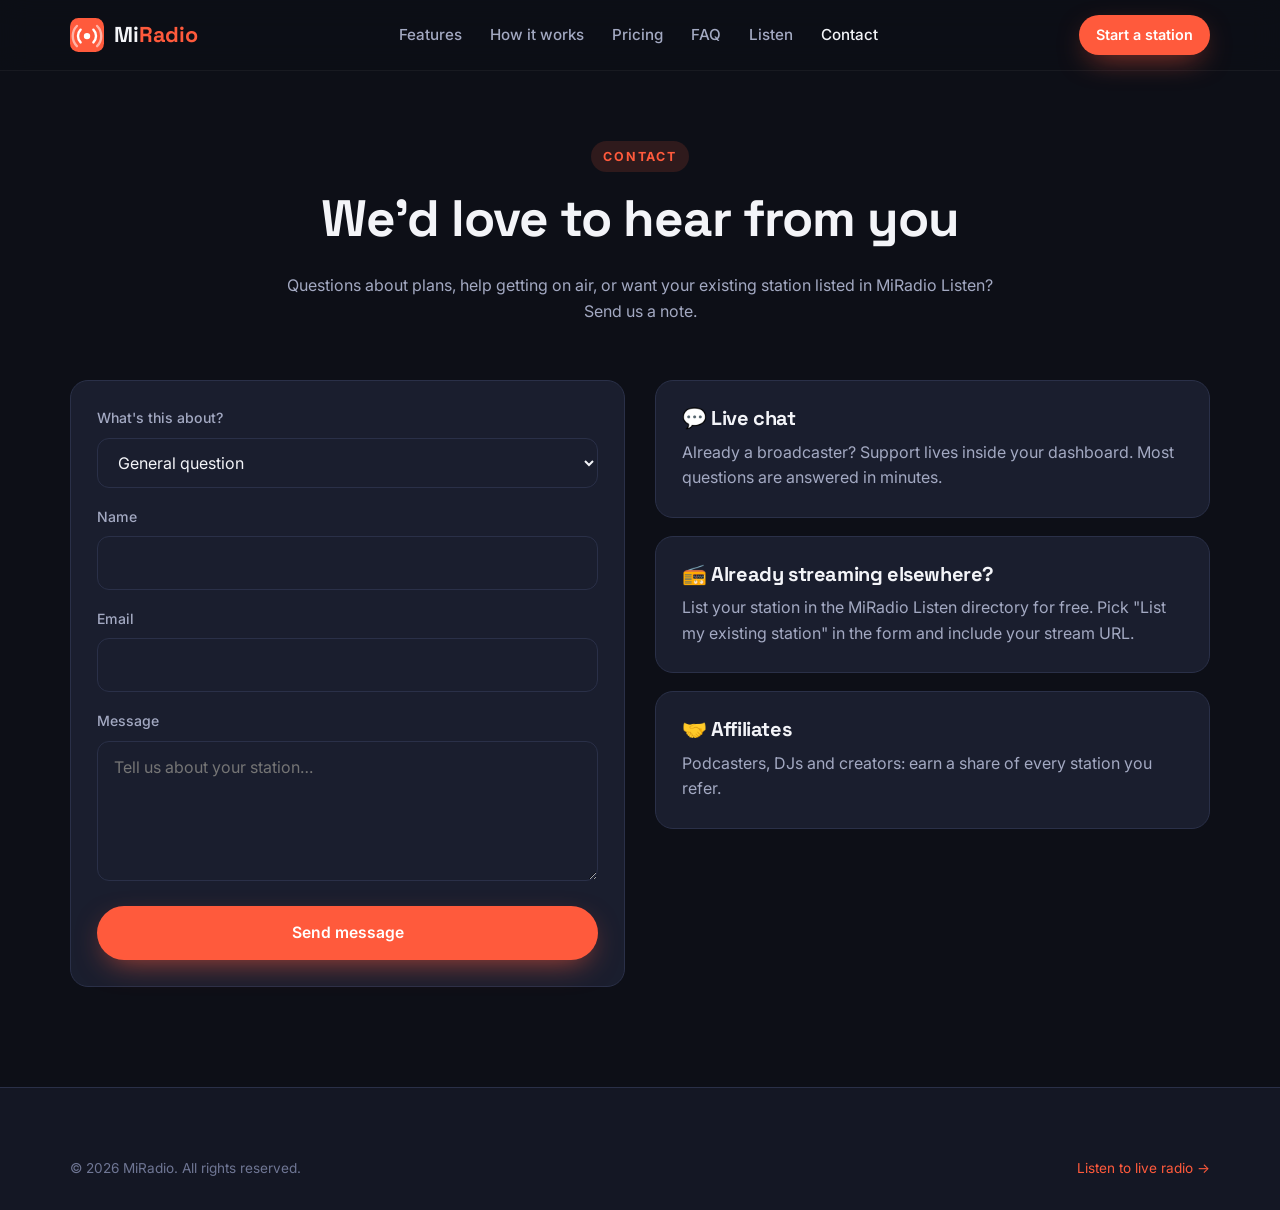
==== contact.html @ b514ee6f "Build MiRadio website: landing page, live radio directory, contact page Co-Authored-By: Claude Opus " ====
<!DOCTYPE html>
<html lang="en">
<head>
  <meta charset="UTF-8" />
  <meta name="viewport" content="width=device-width, initial-scale=1" />
  <title>Contact MiRadio</title>
  <meta name="description" content="Get in touch with the MiRadio team, or list your existing station in the MiRadio Listen directory." />
  <link rel="icon" href="assets/logo.svg" type="image/svg+xml" />
  <link rel="preconnect" href="https://fonts.googleapis.com" />
  <link rel="preconnect" href="https://fonts.gstatic.com" crossorigin />
  <link href="https://fonts.googleapis.com/css2?family=Inter:wght@400;500;600;700&family=Space+Grotesk:wght@500;700&display=swap" rel="stylesheet" />
  <link rel="stylesheet" href="css/style.css" />
</head>
<body>

<header class="site-header">
  <nav class="container nav" aria-label="Main">
    <a href="index.html" class="brand"><img src="assets/logo.svg" alt="" /><span>Mi<b>Radio</b></span></a>
    <ul class="nav-links">
      <li><a href="index.html#features">Features</a></li>
      <li><a href="index.html#how">How it works</a></li>
      <li><a href="index.html#pricing">Pricing</a></li>
      <li><a href="index.html#faq">FAQ</a></li>
      <li><a href="listen.html">Listen</a></li>
      <li><a href="contact.html" class="active">Contact</a></li>
    </ul>
    <div class="nav-cta">
      <a href="index.html" class="btn btn-primary btn-sm">Start a station</a>
      <button class="menu-toggle" aria-label="Open menu" aria-expanded="false">
        <svg viewBox="0 0 24 24" fill="none" stroke="currentColor" stroke-width="2" stroke-linecap="round"><path d="M4 7h16M4 12h16M4 17h16"/></svg>
      </button>
    </div>
  </nav>
</header>

<main class="page">
  <div class="container">
    <div class="section-head">
      <span class="eyebrow">Contact</span>
      <h1 style="font-size:clamp(2rem,5vw,3.2rem)">We'd love to hear from you</h1>
      <p class="muted">Questions about plans, help getting on air, or want your existing station listed in MiRadio Listen? Send us a note.</p>
    </div>

    <div class="contact-grid">
      <form class="contact-card" id="contact-form" novalidate>
        <div class="field">
          <label for="c-topic">What's this about?</label>
          <select id="c-topic">
            <option>General question</option>
            <option>Help setting up my station</option>
            <option>List my existing station for free</option>
            <option>Billing</option>
            <option>Partnerships & affiliates</option>
          </select>
        </div>
        <div class="field">
          <label for="c-name">Name</label>
          <input id="c-name" type="text" autocomplete="name" required />
        </div>
        <div class="field">
          <label for="c-email">Email</label>
          <input id="c-email" type="email" autocomplete="email" required />
          <div class="error-text" id="c-err">Please enter your name, a valid email and a message.</div>
        </div>
        <div class="field">
          <label for="c-msg">Message</label>
          <textarea id="c-msg" required placeholder="Tell us about your station…"></textarea>
        </div>
        <button class="btn btn-primary" type="submit" style="width:100%">Send message</button>
      </form>

      <div style="display:grid;gap:18px;align-content:start">
        <div class="contact-card">
          <h3>💬 Live chat</h3>
          <p class="muted" style="margin:0">Already a broadcaster? Support lives inside your dashboard. Most questions are answered in minutes.</p>
        </div>
        <div class="contact-card">
          <h3>📻 Already streaming elsewhere?</h3>
          <p class="muted" style="margin:0">List your station in the MiRadio Listen directory for free. Pick "List my existing station" in the form and include your stream URL.</p>
        </div>
        <div class="contact-card">
          <h3>🤝 Affiliates</h3>
          <p class="muted" style="margin:0">Podcasters, DJs and creators: earn a share of every station you refer.</p>
        </div>
      </div>
    </div>
  </div>
</main>

<footer class="site-footer">
  <div class="container">
    <div class="footer-bottom" style="margin-top:0;border:0;padding-top:0">
      <span>© <span class="year">2026</span> MiRadio. All rights reserved.</span>
      <span><a href="listen.html" class="accent">Listen to live radio →</a></span>
    </div>
  </div>
</footer>

<script src="js/main.js"></script>
<script>
  document.getElementById("contact-form").addEventListener("submit", function (e) {
    e.preventDefault();
    var name = document.getElementById("c-name").value.trim();
    var email = document.getElementById("c-email").value.trim();
    var msg = document.getElementById("c-msg").value.trim();
    var ok = name && /^[^\s@]+@[^\s@]+\.[^\s@]+$/.test(email) && msg;
    document.getElementById("c-err").classList.toggle("show", !ok);
    if (!ok) return;
    this.reset();
    miToast("Thanks " + name + "! We'll reply within one business day.");
  });
</script>
</body>
</html>
---- css/style.css ----
/* ==========================================================
   MiRadio — global styles
   ========================================================== */
:root {
  --bg: #0d0f17;
  --bg-2: #141724;
  --card: #1a1e2e;
  --card-2: #20253a;
  --line: #2a3048;
  --text: #f3f4f8;
  --muted: #a3a9c2;
  --dim: #6f7694;
  --accent: #ff5a3c;
  --accent-2: #ffb547;
  --accent-soft: rgba(255, 90, 60, 0.14);
  --green: #3ddc97;
  --radius: 18px;
  --radius-sm: 12px;
  --shadow: 0 20px 50px -20px rgba(0, 0, 0, 0.6);
  --max: 1180px;
  --font: "Inter", system-ui, -apple-system, "Segoe UI", Roboto, sans-serif;
  --display: "Space Grotesk", var(--font);
}

* { box-sizing: border-box; }
html { scroll-behavior: smooth; }
body {
  margin: 0;
  background: var(--bg);
  color: var(--text);
  font-family: var(--font);
  font-size: 16px;
  line-height: 1.6;
  -webkit-font-smoothing: antialiased;
  overflow-x: hidden;
}
img { max-width: 100%; display: block; }
a { color: inherit; text-decoration: none; }
button { font: inherit; cursor: pointer; }
h1, h2, h3, h4 { font-family: var(--display); line-height: 1.12; margin: 0 0 .5em; letter-spacing: -0.02em; }
h1 { font-size: clamp(2.4rem, 6vw, 4.4rem); }
h2 { font-size: clamp(1.9rem, 4vw, 3rem); }
h3 { font-size: 1.25rem; }
p { margin: 0 0 1em; }
.container { width: 100%; max-width: var(--max); margin: 0 auto; padding: 0 20px; }
.muted { color: var(--muted); }
.accent { color: var(--accent); }
.grad {
  background: linear-gradient(90deg, var(--accent), var(--accent-2));
  -webkit-background-clip: text; background-clip: text; color: transparent;
}
.sr-only { position: absolute; width: 1px; height: 1px; overflow: hidden; clip: rect(0 0 0 0); white-space: nowrap; }

/* ---------- Buttons ---------- */
.btn {
  display: inline-flex; align-items: center; justify-content: center; gap: .5em;
  padding: .85em 1.5em; border-radius: 999px; border: 1px solid transparent;
  font-weight: 600; font-size: .98rem; transition: transform .15s, background .2s, border-color .2s, box-shadow .2s;
  white-space: nowrap;
}
.btn:hover { transform: translateY(-1px); }
.btn-primary { background: var(--accent); color: #fff; box-shadow: 0 10px 30px -10px rgba(255, 90, 60, .7); }
.btn-primary:hover { background: #ff6d52; }
.btn-ghost { border-color: var(--line); color: var(--text); background: transparent; }
.btn-ghost:hover { border-color: var(--muted); }
.btn-sm { padding: .55em 1.1em; font-size: .9rem; }
.btn-lg { padding: 1em 1.9em; font-size: 1.05rem; }

/* ---------- Header ---------- */
.site-header {
  position: sticky; top: 0; z-index: 50;
  background: rgba(13, 15, 23, .78); backdrop-filter: blur(14px);
  border-bottom: 1px solid rgba(255,255,255,.05);
}
.nav { display: flex; align-items: center; justify-content: space-between; height: 70px; gap: 20px; }
.brand { display: flex; align-items: center; gap: 10px; font-family: var(--display); font-weight: 700; font-size: 1.35rem; }
.brand img { width: 34px; height: 34px; }
.brand span b { color: var(--accent); font-weight: 700; }
.nav-links { display: flex; gap: 28px; list-style: none; margin: 0; padding: 0; }
.nav-links a { color: var(--muted); font-weight: 500; font-size: .95rem; transition: color .2s; }
.nav-links a:hover, .nav-links a.active { color: var(--text); }
.nav-cta { display: flex; gap: 10px; align-items: center; }
.menu-toggle { display: none; background: none; border: 0; color: var(--text); padding: 8px; }
.menu-toggle svg { width: 26px; height: 26px; }

@media (max-width: 920px) {
  .nav-links {
    position: fixed; inset: 70px 0 auto 0; flex-direction: column; gap: 0;
    background: var(--bg-2); border-bottom: 1px solid var(--line);
    transform: translateY(-120%); transition: transform .3s; padding: 8px 20px 20px;
  }
  .nav-links.open { transform: translateY(0); }
  .nav-links a { display: block; padding: 14px 0; border-bottom: 1px solid var(--line); }
  .menu-toggle { display: block; }
  .nav-cta .btn-ghost { display: none; }
}

/* ---------- Sections ---------- */
section { padding: 100px 0; position: relative; }
.section-head { text-align: center; max-width: 720px; margin: 0 auto 56px; }
.eyebrow {
  display: inline-block; font-size: .78rem; font-weight: 700; letter-spacing: .14em; text-transform: uppercase;
  color: var(--accent); background: var(--accent-soft); padding: .45em 1em; border-radius: 999px; margin-bottom: 18px;
}

/* ---------- Hero ---------- */
.hero { padding: 80px 0 90px; overflow: hidden; }
.hero::before {
  content: ""; position: absolute; width: 800px; height: 800px; right: -250px; top: -300px;
  background: radial-gradient(circle, rgba(255, 90, 60, .22), transparent 60%); pointer-events: none;
}
.hero::after {
  content: ""; position: absolute; width: 600px; height: 600px; left: -250px; bottom: -300px;
  background: radial-gradient(circle, rgba(255, 181, 71, .12), transparent 60%); pointer-events: none;
}
.hero-grid { display: grid; grid-template-columns: 1.1fr .9fr; gap: 60px; align-items: center; position: relative; z-index: 1; }
.trust { display: inline-flex; align-items: center; gap: 10px; color: var(--muted); font-size: .9rem; margin-bottom: 22px; }
.trust .dots { display: flex; }
.trust .dots span {
  width: 26px; height: 26px; border-radius: 50%; border: 2px solid var(--bg); margin-left: -8px;
  display: grid; place-items: center; font-size: .7rem; font-weight: 700; color: #fff;
}
.trust .dots span:first-child { margin-left: 0; }
.hero p.lead { font-size: 1.18rem; color: var(--muted); max-width: 560px; margin-bottom: 30px; }
.start-form {
  display: flex; gap: 8px; background: var(--card); border: 1px solid var(--line);
  padding: 8px; border-radius: 999px; max-width: 520px;
}
.start-form input {
  flex: 1; min-width: 0; background: transparent; border: 0; color: var(--text); font: inherit;
  padding: 0 18px; outline: none;
}
.start-form input::placeholder { color: var(--dim); }
.hero-notes { display: flex; flex-wrap: wrap; gap: 8px 22px; margin-top: 18px; color: var(--dim); font-size: .88rem; }
.hero-notes span::before { content: "✓ "; color: var(--green); font-weight: 700; }

/* Phone mock */
.phone {
  width: 300px; margin: 0 auto; aspect-ratio: 9 / 18.5; border-radius: 44px; padding: 14px;
  background: linear-gradient(160deg, #2b3148, #12141e); box-shadow: var(--shadow), inset 0 0 0 2px #39405c;
  position: relative;
}
.phone-screen {
  height: 100%; border-radius: 32px; overflow: hidden; position: relative;
  background: radial-gradient(120% 70% at 50% 0%, #3a1c22 0%, #141724 60%);
  display: flex; flex-direction: column; align-items: center; padding: 46px 22px 26px; text-align: center;
}
.phone-notch { position: absolute; top: 12px; left: 50%; transform: translateX(-50%); width: 90px; height: 24px; background: #000; border-radius: 20px; }
.onair {
  display: inline-flex; align-items: center; gap: 8px; font-weight: 800; letter-spacing: .14em; font-size: .75rem;
  background: var(--accent); color: #fff; padding: .45em 1em; border-radius: 999px;
}
.onair::before { content: ""; width: 8px; height: 8px; border-radius: 50%; background: #fff; animation: blink 1.2s infinite; }
@keyframes blink { 50% { opacity: .2; } }
.phone .art {
  width: 170px; height: 170px; border-radius: 26px; margin: 26px 0 18px; overflow: hidden;
  background: linear-gradient(135deg, var(--accent), var(--accent-2)); display: grid; place-items: center;
  box-shadow: 0 20px 40px -10px rgba(255, 90, 60, .5);
}
.phone .art img { width: 100%; height: 100%; object-fit: cover; background: #fff; }
.phone .art svg { width: 70px; height: 70px; color: #fff; }
.phone .st-name { font-family: var(--display); font-weight: 700; font-size: 1.2rem; margin-bottom: 2px; max-width: 100%; overflow: hidden; text-overflow: ellipsis; white-space: nowrap; }
.phone .st-meta { color: var(--muted); font-size: .85rem; margin-bottom: 18px; max-width: 100%; overflow: hidden; text-overflow: ellipsis; white-space: nowrap; }
.eq { display: flex; gap: 4px; height: 36px; align-items: flex-end; margin-bottom: 22px; }
.eq i { width: 5px; background: var(--accent-2); border-radius: 3px; height: 20%; transition: height .2s; }
.playing .eq i { animation: eq 0.9s ease-in-out infinite; }
.eq i:nth-child(2n) { animation-delay: -.3s !important; }
.eq i:nth-child(3n) { animation-delay: -.6s !important; animation-duration: 1.1s !important; }
@keyframes eq { 0%,100% { height: 15%; } 50% { height: 100%; } }
.big-play {
  width: 72px; height: 72px; border-radius: 50%; background: #fff; color: var(--bg); border: 0;
  display: grid; place-items: center; box-shadow: 0 10px 30px -5px rgba(255,255,255,.3); transition: transform .15s;
}
.big-play:hover { transform: scale(1.06); }
.big-play svg { width: 30px; height: 30px; }
.phone .hint { margin-top: 14px; font-size: .8rem; color: var(--dim); }
.listener-pop {
  position: absolute; right: -30px; top: 110px; background: var(--card); border: 1px solid var(--line);
  border-radius: 14px; padding: 10px 14px; font-size: .82rem; box-shadow: var(--shadow); display: flex; gap: 10px; align-items: center;
  animation: float 4s ease-in-out infinite;
}
.listener-pop.two { left: -40px; right: auto; top: auto; bottom: 120px; animation-delay: -2s; }
.listener-pop b { display: block; font-size: .9rem; }
.listener-pop .ic { width: 32px; height: 32px; border-radius: 10px; display: grid; place-items: center; background: var(--accent-soft); color: var(--accent); }
@keyframes float { 50% { transform: translateY(-10px); } }

@media (max-width: 920px) {
  .hero-grid { grid-template-columns: 1fr; }
  .listener-pop { right: 0; }
  .listener-pop.two { left: 0; }
}
@media (max-width: 520px) {
  .start-form { flex-direction: column; border-radius: 20px; }
  .start-form input { padding: 12px 14px; }
  .phone { width: 260px; }
}

/* ---------- Logos strip ---------- */
.strip { padding: 34px 0; border-top: 1px solid var(--line); border-bottom: 1px solid var(--line); background: var(--bg-2); }
.strip-inner { display: flex; flex-wrap: wrap; justify-content: space-around; gap: 20px 40px; color: var(--dim); font-family: var(--display); font-weight: 700; font-size: 1.1rem; letter-spacing: .02em; }

/* ---------- Problem / solution ---------- */
.compare { display: grid; gap: 14px; max-width: 900px; margin: 0 auto; }
.compare-row { display: grid; grid-template-columns: 1fr auto 1fr; gap: 16px; align-items: center; }
.compare-row > div { padding: 20px 22px; border-radius: var(--radius-sm); font-weight: 500; }
.old { background: var(--card); color: var(--muted); text-decoration: line-through; text-decoration-color: rgba(255,90,60,.6); }
.new { background: linear-gradient(135deg, rgba(255,90,60,.16), rgba(255,181,71,.08)); border: 1px solid rgba(255,90,60,.35); }
.compare-row .arrow { color: var(--accent); font-size: 1.4rem; }
@media (max-width: 720px) {
  .compare-row { grid-template-columns: 1fr; }
  .compare-row .arrow { transform: rotate(90deg); justify-self: center; }
}

/* ---------- Steps ---------- */
.steps { display: grid; grid-template-columns: repeat(3, 1fr); gap: 22px; }
.step { background: var(--card); border: 1px solid var(--line); border-radius: var(--radius); padding: 32px 28px; position: relative; }
.step .num {
  font-family: var(--display); font-size: 3.4rem; font-weight: 700; line-height: 1;
  background: linear-gradient(180deg, var(--accent), transparent); -webkit-background-clip: text; background-clip: text; color: transparent;
}
.step .time { position: absolute; top: 28px; right: 26px; font-size: .78rem; color: var(--accent-2); background: rgba(255,181,71,.1); padding: .3em .8em; border-radius: 999px; font-weight: 600; }
.step p { color: var(--muted); margin: 0; }
@media (max-width: 860px) { .steps { grid-template-columns: 1fr; } }

/* ---------- Split feature ---------- */
.split { display: grid; grid-template-columns: 1fr 1fr; gap: 60px; align-items: center; }
.split.rev .split-media { order: -1; }
.checklist { list-style: none; padding: 0; margin: 0 0 26px; display: grid; gap: 12px; }
.checklist li { display: flex; gap: 12px; color: var(--muted); }
.checklist li::before {
  content: "✓"; flex: none; width: 24px; height: 24px; border-radius: 50%; display: grid; place-items: center;
  background: rgba(61, 220, 151, .14); color: var(--green); font-weight: 700; font-size: .8rem; margin-top: 2px;
}
.store-btns { display: flex; gap: 12px; flex-wrap: wrap; }
.store {
  display: inline-flex; align-items: center; gap: 10px; background: #000; border: 1px solid #333; border-radius: 12px;
  padding: 8px 16px; line-height: 1.15; font-size: .7rem; color: #ccc;
}
.store b { display: block; font-size: 1.02rem; color: #fff; font-weight: 600; }
.store svg { width: 24px; height: 24px; fill: #fff; }
.panel {
  background: var(--card); border: 1px solid var(--line); border-radius: 24px; padding: 28px; box-shadow: var(--shadow);
}
.notif { display: flex; gap: 14px; align-items: center; padding: 14px; border-radius: 14px; background: var(--card-2); margin-bottom: 12px; }
.notif:last-child { margin-bottom: 0; }
.notif .ic { width: 42px; height: 42px; border-radius: 12px; display: grid; place-items: center; font-size: 1.2rem; flex: none; }
.notif small { color: var(--dim); display: block; }
.gear-tags { display: flex; flex-wrap: wrap; gap: 8px; }
.gear-tags span { background: var(--card-2); border: 1px solid var(--line); padding: .45em 1em; border-radius: 999px; font-size: .88rem; color: var(--muted); }
.console {
  font-family: ui-monospace, "SF Mono", Menlo, monospace; font-size: .86rem; background: #090b11; border-radius: 14px; padding: 18px; color: #c9d1e8; overflow-x: auto;
}
.console .k { color: var(--accent-2); }
.console .c { color: var(--dim); }
@media (max-width: 920px) { .split { grid-template-columns: 1fr; gap: 40px; } .split.rev .split-media { order: 0; } }

/* ---------- Stats ---------- */
.stats { display: grid; grid-template-columns: repeat(3, 1fr); gap: 20px; margin-top: 40px; }
.stat { text-align: center; padding: 26px; background: var(--card); border-radius: var(--radius); border: 1px solid var(--line); }
.stat b { display: block; font-family: var(--display); font-size: 2.4rem; }
.stat span { color: var(--muted); font-size: .92rem; }
@media (max-width: 600px) { .stats { grid-template-columns: 1fr; } }

/* ---------- Directory teaser ---------- */
.search-bar {
  display: flex; gap: 8px; max-width: 640px; margin: 0 auto 26px; background: var(--card); border: 1px solid var(--line); border-radius: 999px; padding: 8px;
}
.search-bar input { flex: 1; min-width: 0; background: transparent; border: 0; color: var(--text); font: inherit; padding: 0 18px; outline: none; }
.chips { display: flex; flex-wrap: wrap; justify-content: center; gap: 10px; }
.chip {
  background: var(--card); border: 1px solid var(--line); color: var(--muted); padding: .5em 1.15em; border-radius: 999px; font-size: .92rem; transition: all .2s;
}
.chip:hover, .chip.active { border-color: var(--accent); color: var(--text); background: var(--accent-soft); }

/* ---------- Pricing ---------- */
.billing-toggle { display: inline-flex; background: var(--card); border: 1px solid var(--line); border-radius: 999px; padding: 5px; margin-top: 10px; }
.billing-toggle button { background: transparent; border: 0; color: var(--muted); padding: .5em 1.2em; border-radius: 999px; font-weight: 600; font-size: .9rem; }
.billing-toggle button.on { background: var(--text); color: var(--bg); }
.billing-toggle small { color: var(--green); }
.plans { display: grid; grid-template-columns: repeat(4, 1fr); gap: 18px; align-items: stretch; }
.plan { background: var(--card); border: 1px solid var(--line); border-radius: var(--radius); padding: 30px 26px; display: flex; flex-direction: column; position: relative; }
.plan.featured { border-color: var(--accent); background: linear-gradient(180deg, rgba(255,90,60,.12), var(--card) 40%); }
.plan .badge { position: absolute; top: -12px; left: 26px; background: var(--accent); color: #fff; font-size: .72rem; font-weight: 700; padding: .35em .9em; border-radius: 999px; letter-spacing: .06em; text-transform: uppercase; }
.plan h3 { margin-bottom: 4px; }
.plan .desc { color: var(--muted); font-size: .9rem; min-height: 44px; }
.price { font-family: var(--display); font-size: 2.8rem; font-weight: 700; margin: 10px 0 2px; }
.price small { font-size: 1rem; color: var(--muted); font-weight: 500; }
.plan .per { color: var(--dim); font-size: .82rem; margin-bottom: 20px; }
.plan ul { list-style: none; padding: 0; margin: 0 0 26px; display: grid; gap: 10px; font-size: .92rem; color: var(--muted); flex: 1; }
.plan ul li::before { content: "✓  "; color: var(--green); font-weight: 700; }
.plan .btn { width: 100%; }
.price-note { text-align: center; color: var(--dim); margin-top: 26px; font-size: .9rem; }
@media (max-width: 1060px) { .plans { grid-template-columns: repeat(2, 1fr); } }
@media (max-width: 600px) { .plans { grid-template-columns: 1fr; } }

/* ---------- Features grid ---------- */
.features { display: grid; grid-template-columns: repeat(3, 1fr); gap: 18px; }
.feature { background: var(--card); border: 1px solid var(--line); border-radius: var(--radius); padding: 26px; transition: transform .2s, border-color .2s; }
.feature:hover { transform: translateY(-3px); border-color: rgba(255,90,60,.5); }
.feature .ic { width: 46px; height: 46px; border-radius: 13px; background: var(--accent-soft); color: var(--accent); display: grid; place-items: center; margin-bottom: 16px; }
.feature .ic svg { width: 22px; height: 22px; }
.feature p { color: var(--muted); font-size: .94rem; margin-bottom: 14px; }
.tier { font-size: .75rem; font-weight: 600; color: var(--accent-2); }
@media (max-width: 900px) { .features { grid-template-columns: repeat(2, 1fr); } }
@media (max-width: 600px) { .features { grid-template-columns: 1fr; } }

/* ---------- FAQ ---------- */
.faq { max-width: 820px; margin: 0 auto; display: grid; gap: 12px; }
.faq details { background: var(--card); border: 1px solid var(--line); border-radius: var(--radius-sm); padding: 0 24px; transition: border-color .2s; }
.faq details[open] { border-color: rgba(255,90,60,.45); }
.faq summary { cursor: pointer; list-style: none; padding: 20px 0; font-weight: 600; display: flex; justify-content: space-between; gap: 20px; }
.faq summary::-webkit-details-marker { display: none; }
.faq summary::after { content: "+"; font-size: 1.4rem; color: var(--accent); line-height: 1; transition: transform .2s; }
.faq details[open] summary::after { transform: rotate(45deg); }
.faq details p { color: var(--muted); padding-bottom: 20px; margin: 0; }

/* ---------- CTA ---------- */
.cta-box {
  border-radius: 28px; padding: 70px 40px; text-align: center; position: relative; overflow: hidden;
  background: linear-gradient(135deg, #ff5a3c 0%, #ff7a3c 45%, #ffb547 100%); color: #fff;
}
.cta-box h2 { color: #fff; }
.cta-box p { color: rgba(255,255,255,.9); max-width: 560px; margin: 0 auto 26px; font-size: 1.1rem; }
.cta-box .btn-primary { background: #fff; color: var(--accent); box-shadow: none; }
.cta-box .btn-primary:hover { background: #fff3ef; }
.cta-list { display: flex; flex-wrap: wrap; justify-content: center; gap: 8px 22px; margin-top: 26px; font-size: .92rem; }
.cta-list span::before { content: "✓ "; font-weight: 700; }

/* ---------- Footer ---------- */
.site-footer { border-top: 1px solid var(--line); padding: 70px 0 30px; background: var(--bg-2); margin-top: 40px; }
.footer-grid { display: grid; grid-template-columns: 1.5fr repeat(4, 1fr); gap: 30px; }
.footer-grid h4 { font-size: .85rem; text-transform: uppercase; letter-spacing: .1em; color: var(--dim); margin-bottom: 16px; font-family: var(--font); }
.footer-grid ul { list-style: none; padding: 0; margin: 0; display: grid; gap: 10px; }
.footer-grid a { color: var(--muted); font-size: .92rem; }
.footer-grid a:hover { color: var(--text); }
.footer-about p { color: var(--muted); font-size: .92rem; max-width: 320px; margin-top: 14px; }
.footer-bottom { display: flex; justify-content: space-between; flex-wrap: wrap; gap: 10px; margin-top: 50px; padding-top: 24px; border-top: 1px solid var(--line); color: var(--dim); font-size: .85rem; }
@media (max-width: 900px) { .footer-grid { grid-template-columns: 1fr 1fr; } .footer-about { grid-column: 1 / -1; } }

/* ---------- Modal (sign-up wizard) ---------- */
.modal { position: fixed; inset: 0; z-index: 100; display: none; align-items: center; justify-content: center; padding: 20px; background: rgba(5, 6, 10, .75); backdrop-filter: blur(6px); }
.modal.open { display: flex; }
.modal-card { width: 100%; max-width: 500px; background: var(--bg-2); border: 1px solid var(--line); border-radius: 24px; padding: 34px; position: relative; max-height: 92vh; overflow-y: auto; animation: pop .25s ease; }
@keyframes pop { from { transform: scale(.96); opacity: 0; } }
.modal-close { position: absolute; top: 16px; right: 16px; background: var(--card); border: 0; color: var(--muted); width: 36px; height: 36px; border-radius: 50%; font-size: 1.2rem; }
.progress { display: flex; gap: 6px; margin-bottom: 26px; }
.progress i { flex: 1; height: 4px; border-radius: 4px; background: var(--line); }
.progress i.on { background: var(--accent); }
.field { margin-bottom: 18px; }
.field label { display: block; font-size: .88rem; color: var(--muted); margin-bottom: 8px; font-weight: 500; }
.field input, .field select {
  width: 100%; background: var(--card); border: 1px solid var(--line); color: var(--text); font: inherit;
  padding: 13px 16px; border-radius: var(--radius-sm); outline: none; transition: border-color .2s;
}
.field input:focus, .field select:focus { border-color: var(--accent); }
.genre-pick { display: grid; grid-template-columns: repeat(3, 1fr); gap: 8px; }
.genre-pick button { background: var(--card); border: 1px solid var(--line); color: var(--muted); padding: 12px 6px; border-radius: 12px; font-size: .88rem; }
.genre-pick button.on { border-color: var(--accent); background: var(--accent-soft); color: var(--text); }
.plan-pick { display: grid; gap: 10px; }
.plan-pick label { display: flex; justify-content: space-between; align-items: center; gap: 10px; background: var(--card); border: 1px solid var(--line); padding: 14px 16px; border-radius: 12px; cursor: pointer; }
.plan-pick input { accent-color: var(--accent); margin-right: 10px; }
.plan-pick label:has(input:checked) { border-color: var(--accent); background: var(--accent-soft); }
.wizard-actions { display: flex; justify-content: space-between; gap: 10px; margin-top: 24px; }
.success { text-align: center; }
.success .big { font-size: 3rem; margin-bottom: 10px; }
.station-preview { background: var(--card); border: 1px solid var(--line); border-radius: 16px; padding: 18px; margin: 20px 0; display: flex; gap: 14px; align-items: center; text-align: left; }
.station-preview .logo { width: 60px; height: 60px; border-radius: 14px; background: linear-gradient(135deg, var(--accent), var(--accent-2)); display: grid; place-items: center; font-family: var(--display); font-weight: 700; font-size: 1.4rem; flex: none; }
.station-preview code { font-size: .8rem; color: var(--accent-2); word-break: break-all; }
.error-text { color: #ff7b7b; font-size: .85rem; margin-top: 6px; display: none; }
.error-text.show { display: block; }

/* ==========================================================
   Listen / directory page
   ========================================================== */
.listen-hero { padding: 60px 0 30px; text-align: center; }
.filters { display: flex; gap: 10px; flex-wrap: wrap; justify-content: center; margin: 20px 0 10px; }
.filters select {
  background: var(--card); border: 1px solid var(--line); color: var(--text); font: inherit; font-size: .92rem;
  padding: .6em 1em; border-radius: 999px; outline: none; max-width: 100%;
}
.tabs { display: flex; gap: 8px; justify-content: center; margin-bottom: 30px; flex-wrap: wrap; }
.dir-section { padding: 20px 0 140px; }
.result-head { display: flex; justify-content: space-between; align-items: baseline; margin-bottom: 18px; gap: 10px; flex-wrap: wrap; }
.result-head h2 { font-size: 1.5rem; margin: 0; }
.station-grid { display: grid; grid-template-columns: repeat(auto-fill, minmax(240px, 1fr)); gap: 16px; }
.station {
  background: var(--card); border: 1px solid var(--line); border-radius: 16px; padding: 16px; display: flex; gap: 14px; align-items: center;
  transition: border-color .2s, transform .2s; position: relative; min-width: 0;
}
.station:hover { border-color: rgba(255,90,60,.5); transform: translateY(-2px); }
.station.current { border-color: var(--accent); background: linear-gradient(135deg, rgba(255,90,60,.12), var(--card)); }
.station .thumb {
  width: 58px; height: 58px; border-radius: 12px; flex: none; overflow: hidden; display: grid; place-items: center;
  font-family: var(--display); font-weight: 700; font-size: 1.3rem; color: #fff; position: relative;
}
.station .thumb img { width: 100%; height: 100%; object-fit: cover; background: #fff; position: absolute; inset: 0; }
.station .info { flex: 1; min-width: 0; }
.station .name { font-weight: 600; white-space: nowrap; overflow: hidden; text-overflow: ellipsis; }
.station .meta { color: var(--dim); font-size: .8rem; white-space: nowrap; overflow: hidden; text-overflow: ellipsis; }
.station .play {
  width: 42px; height: 42px; border-radius: 50%; border: 0; background: var(--accent); color: #fff; flex: none; display: grid; place-items: center;
}
.station .play svg { width: 18px; height: 18px; }
.station .fav { position: absolute; top: 8px; right: 8px; background: none; border: 0; color: var(--dim); font-size: 1rem; padding: 4px; line-height: 1; }
.station .fav.on { color: var(--accent); }
.skeleton { height: 92px; border-radius: 16px; background: linear-gradient(90deg, var(--card) 25%, var(--card-2) 50%, var(--card) 75%); background-size: 200% 100%; animation: shimmer 1.4s infinite; }
@keyframes shimmer { to { background-position: -200% 0; } }
.empty { text-align: center; color: var(--muted); padding: 60px 20px; grid-column: 1 / -1; }
.load-more { display: flex; justify-content: center; margin-top: 30px; }

/* Bottom player */
.player {
  position: fixed; left: 0; right: 0; bottom: 0; z-index: 60; background: rgba(20, 23, 36, .96); backdrop-filter: blur(14px);
  border-top: 1px solid var(--line); transform: translateY(110%); transition: transform .3s;
}
.player.show { transform: translateY(0); }
.player-inner { display: flex; align-items: center; gap: 16px; height: 84px; }
.player .thumb { width: 54px; height: 54px; border-radius: 12px; overflow: hidden; flex: none; display: grid; place-items: center; font-family: var(--display); font-weight: 700; position: relative; }
.player .thumb img { width: 100%; height: 100%; object-fit: cover; background: #fff; position: absolute; inset: 0; }
.player .info { flex: 1; min-width: 0; }
.player .name { font-weight: 600; white-space: nowrap; overflow: hidden; text-overflow: ellipsis; }
.player .status { font-size: .82rem; color: var(--muted); display: flex; align-items: center; gap: 8px; }
.player .status .live { color: var(--accent); font-weight: 700; font-size: .72rem; letter-spacing: .1em; }
.player .ctrl { width: 52px; height: 52px; border-radius: 50%; border: 0; background: #fff; color: var(--bg); display: grid; place-items: center; flex: none; }
.player .ctrl svg { width: 22px; height: 22px; }
.player .vol { display: flex; align-items: center; gap: 8px; color: var(--muted); }
.player .vol input { accent-color: var(--accent); width: 110px; }
.player .eq { margin: 0; height: 26px; }
.spinner { width: 20px; height: 20px; border: 2.5px solid rgba(0,0,0,.15); border-top-color: var(--bg); border-radius: 50%; animation: spin .8s linear infinite; }
@keyframes spin { to { transform: rotate(360deg); } }
@media (max-width: 640px) { .player .vol, .player .eq { display: none; } }

/* Utility reveal animation */
.reveal { opacity: 0; transform: translateY(24px); transition: opacity .6s ease, transform .6s ease; }
.reveal.in { opacity: 1; transform: none; }
@media (prefers-reduced-motion: reduce) {
  * { animation: none !important; transition: none !important; }
  .reveal { opacity: 1; transform: none; }
}

/* Simple content pages */
.page { padding: 70px 0 60px; }
.page-narrow { max-width: 760px; margin: 0 auto; }
.contact-grid { display: grid; grid-template-columns: 1fr 1fr; gap: 30px; }
.contact-card { background: var(--card); border: 1px solid var(--line); border-radius: var(--radius); padding: 26px; }
.field textarea { width: 100%; background: var(--card); border: 1px solid var(--line); color: var(--text); font: inherit; padding: 13px 16px; border-radius: var(--radius-sm); outline: none; min-height: 140px; resize: vertical; }
.field textarea:focus { border-color: var(--accent); }
@media (max-width: 760px) { .contact-grid { grid-template-columns: 1fr; } }
.toast { position: fixed; bottom: 24px; left: 50%; transform: translate(-50%, 150%); background: var(--green); color: #062; font-weight: 600; padding: 12px 22px; border-radius: 999px; z-index: 200; transition: transform .3s; }
.toast.show { transform: translate(-50%, 0); }
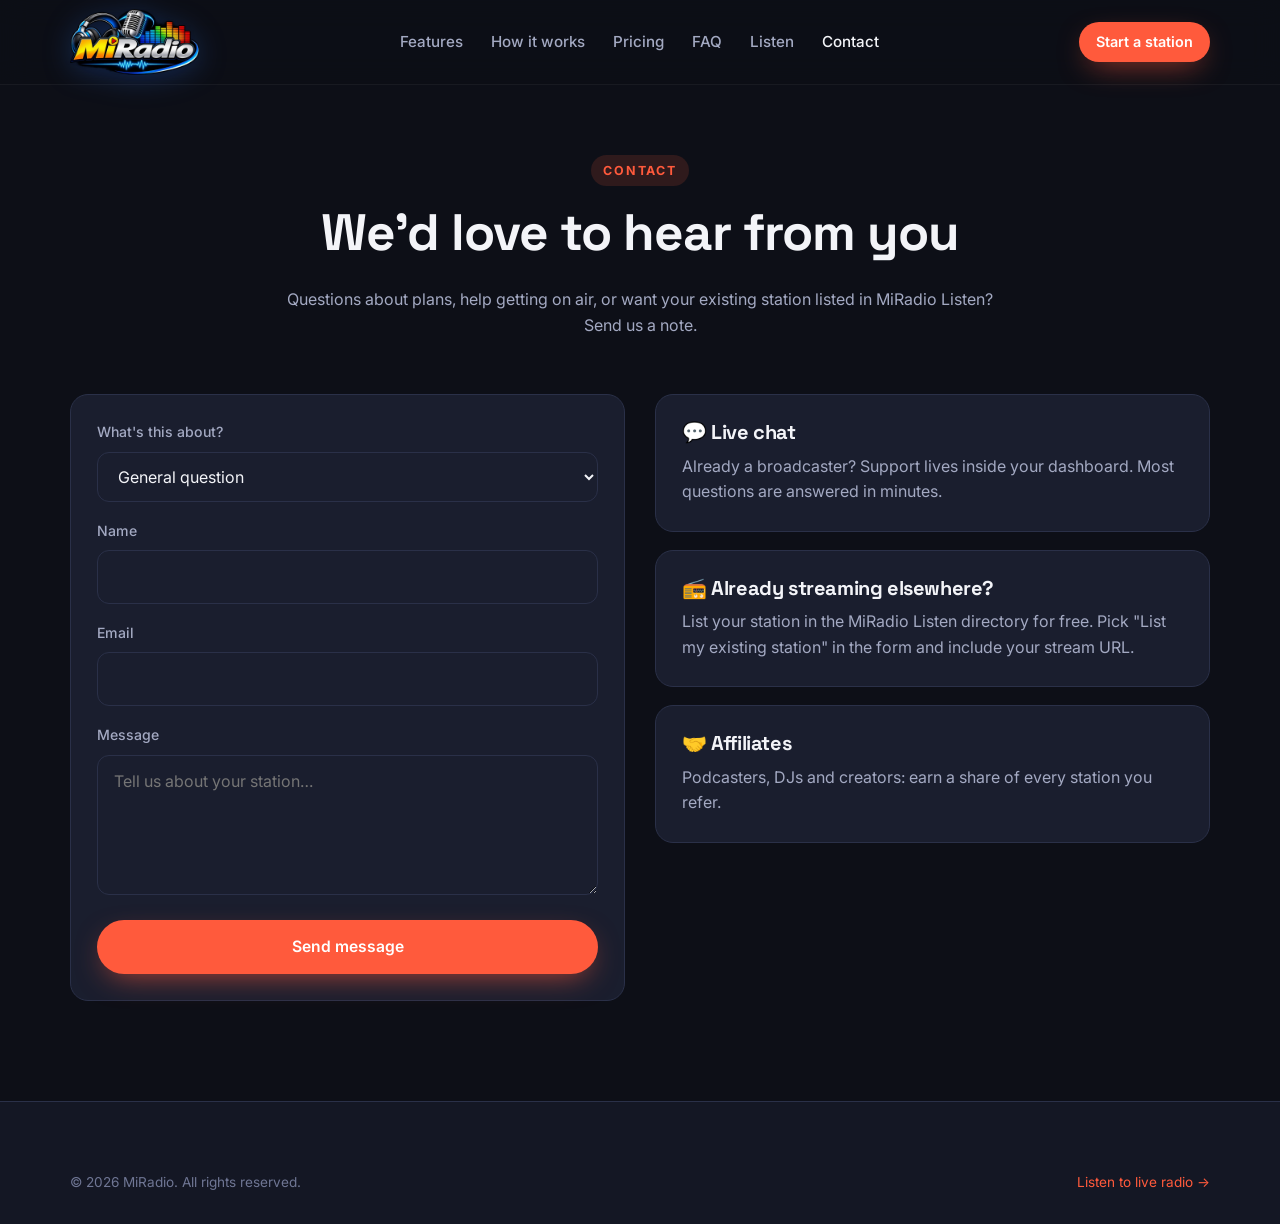
==== commit 5f86d1eb: "Add MiRadio logo to header, footer, tab icon and share image Co-Authored-By: Claude Opus 5.5 <norepl" ====
--- a/contact.html
+++ b/contact.html
@@ -5,7 +5,9 @@
   <meta name="viewport" content="width=device-width, initial-scale=1" />
   <title>Contact MiRadio</title>
   <meta name="description" content="Get in touch with the MiRadio team, or list your existing station in the MiRadio Listen directory." />
-  <link rel="icon" href="assets/logo.svg" type="image/svg+xml" />
+  <link rel="icon" href="assets/favicon-48.png" type="image/png" />
+  <link rel="apple-touch-icon" href="assets/apple-touch-icon.png" />
+  <meta property="og:image" content="assets/miradio-logo-full.png" />
   <link rel="preconnect" href="https://fonts.googleapis.com" />
   <link rel="preconnect" href="https://fonts.gstatic.com" crossorigin />
   <link href="https://fonts.googleapis.com/css2?family=Inter:wght@400;500;600;700&family=Space+Grotesk:wght@500;700&display=swap" rel="stylesheet" />
@@ -15,7 +17,7 @@
 
 <header class="site-header">
   <nav class="container nav" aria-label="Main">
-    <a href="index.html" class="brand"><img src="assets/logo.svg" alt="" /><span>Mi<b>Radio</b></span></a>
+    <a href="index.html" class="brand"><img src="assets/miradio-logo.webp" alt="MiRadio" width="640" height="328" /></a>
     <ul class="nav-links">
       <li><a href="index.html#features">Features</a></li>
       <li><a href="index.html#how">How it works</a></li>
--- a/css/style.css
+++ b/css/style.css
@@ -72,9 +72,11 @@
   background: rgba(13, 15, 23, .78); backdrop-filter: blur(14px);
   border-bottom: 1px solid rgba(255,255,255,.05);
 }
-.nav { display: flex; align-items: center; justify-content: space-between; height: 70px; gap: 20px; }
+.nav { display: flex; align-items: center; justify-content: space-between; height: 84px; gap: 20px; }
 .brand { display: flex; align-items: center; gap: 10px; font-family: var(--display); font-weight: 700; font-size: 1.35rem; }
-.brand img { width: 34px; height: 34px; }
+.brand img { height: 66px; width: auto; filter: drop-shadow(0 4px 14px rgba(40, 120, 255, .25)); }
+.site-footer .brand img { height: 110px; }
+@media (max-width: 520px) { .brand img { height: 54px; } }
 .brand span b { color: var(--accent); font-weight: 700; }
 .nav-links { display: flex; gap: 28px; list-style: none; margin: 0; padding: 0; }
 .nav-links a { color: var(--muted); font-weight: 500; font-size: .95rem; transition: color .2s; }
@@ -85,7 +87,7 @@
 
 @media (max-width: 920px) {
   .nav-links {
-    position: fixed; inset: 70px 0 auto 0; flex-direction: column; gap: 0;
+    position: fixed; inset: 84px 0 auto 0; flex-direction: column; gap: 0;
     background: var(--bg-2); border-bottom: 1px solid var(--line);
     transform: translateY(-120%); transition: transform .3s; padding: 8px 20px 20px;
   }
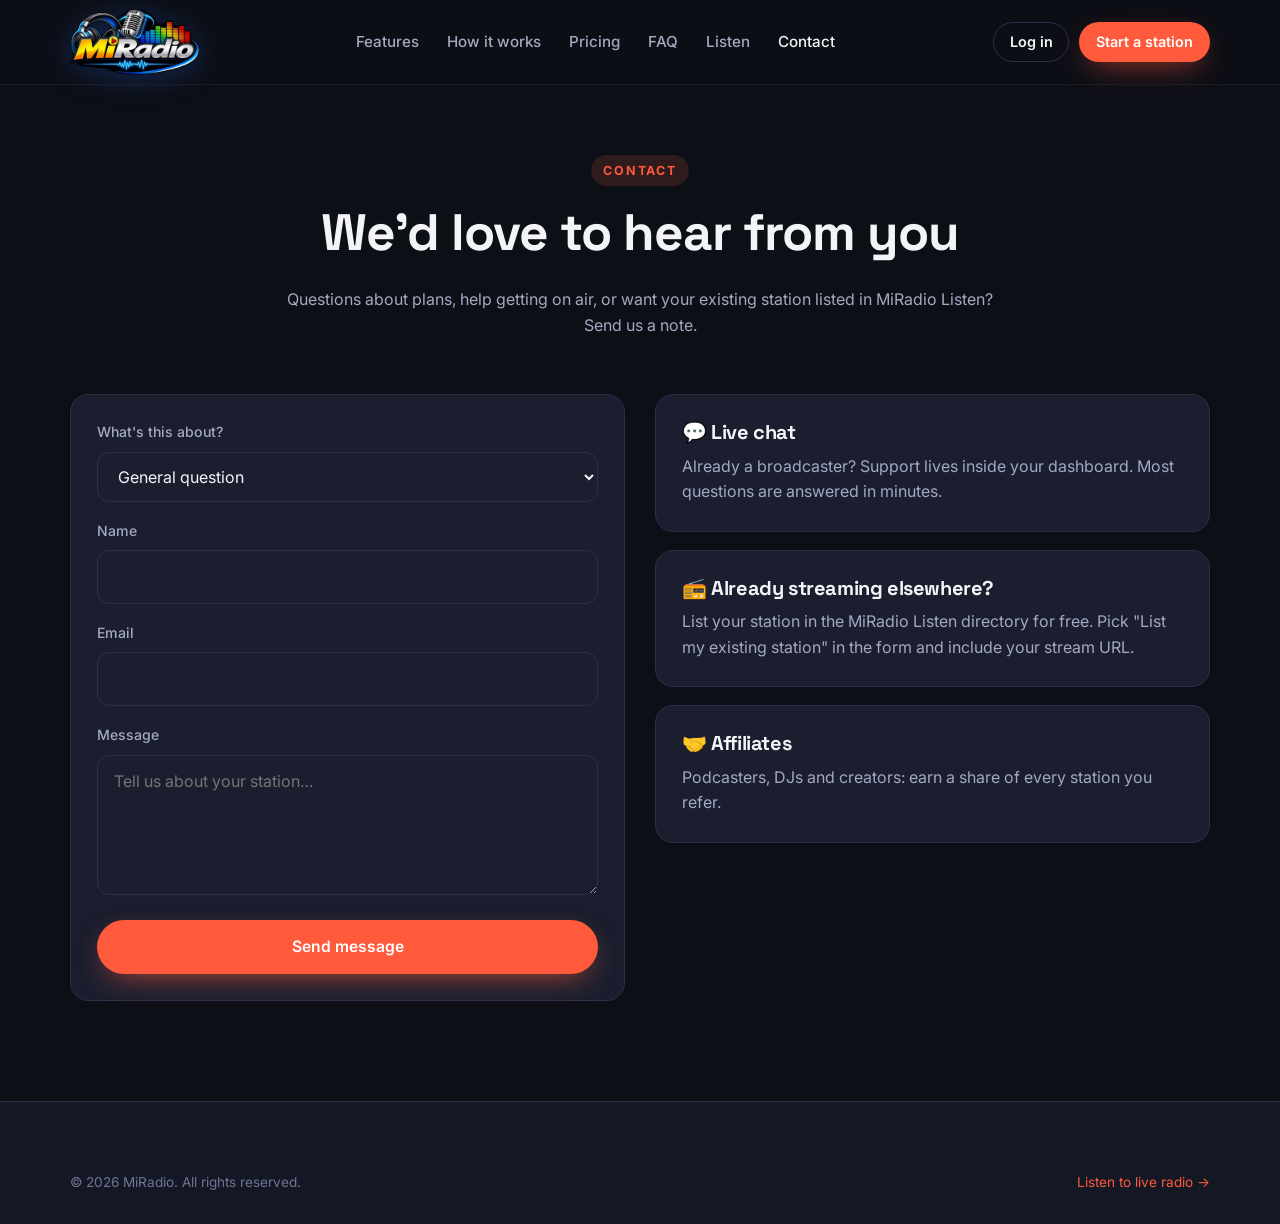
==== commit 6bafe409: "Add station dashboard with accounts (Supabase) and admin sign-up list Co-Authored-By: Claude Opus 5." ====
--- a/contact.html
+++ b/contact.html
@@ -25,9 +25,11 @@
       <li><a href="index.html#faq">FAQ</a></li>
       <li><a href="listen.html">Listen</a></li>
       <li><a href="contact.html" class="active">Contact</a></li>
+      <li class="mobile-only"><a href="dashboard.html">Log in</a></li>
     </ul>
     <div class="nav-cta">
-      <a href="index.html" class="btn btn-primary btn-sm">Start a station</a>
+      <a href="dashboard.html" class="btn btn-ghost btn-sm">Log in</a>
+      <a href="index.html?start=1" class="btn btn-primary btn-sm">Start a station</a>
       <button class="menu-toggle" aria-label="Open menu" aria-expanded="false">
         <svg viewBox="0 0 24 24" fill="none" stroke="currentColor" stroke-width="2" stroke-linecap="round"><path d="M4 7h16M4 12h16M4 17h16"/></svg>
       </button>
@@ -68,6 +70,7 @@
           <label for="c-msg">Message</label>
           <textarea id="c-msg" required placeholder="Tell us about your station…"></textarea>
         </div>
+        <input type="text" name="_honey" tabindex="-1" autocomplete="off" aria-hidden="true" style="position:absolute;left:-9999px;width:1px;height:1px" />
         <button class="btn btn-primary" type="submit" style="width:100%">Send message</button>
       </form>
 
@@ -102,14 +105,42 @@
 <script>
   document.getElementById("contact-form").addEventListener("submit", function (e) {
     e.preventDefault();
+    var form = this;
     var name = document.getElementById("c-name").value.trim();
     var email = document.getElementById("c-email").value.trim();
     var msg = document.getElementById("c-msg").value.trim();
+    var topic = document.getElementById("c-topic").value;
+    var err = document.getElementById("c-err");
     var ok = name && /^[^\s@]+@[^\s@]+\.[^\s@]+$/.test(email) && msg;
-    document.getElementById("c-err").classList.toggle("show", !ok);
+    err.textContent = "Please enter your name, a valid email and a message.";
+    err.classList.toggle("show", !ok);
     if (!ok) return;
-    this.reset();
-    miToast("Thanks " + name + "! We'll reply within one business day.");
+    if (form.querySelector('[name="_honey"]').value) return; // spam bot
+
+    var btn = form.querySelector('button[type="submit"]');
+    btn.disabled = true;
+    btn.textContent = "Sending…";
+
+    miSendForm({
+      _subject: "MiRadio contact: " + topic,
+      _replyto: email,
+      Topic: topic,
+      Name: name,
+      Email: email,
+      Message: msg
+    })
+      .then(function () {
+        form.reset();
+        miToast("Thanks " + name + "! Your message was sent. We'll reply soon.");
+      })
+      .catch(function () {
+        err.textContent = "Sorry, your message couldn't be sent. Please try again in a moment.";
+        err.classList.add("show");
+      })
+      .finally(function () {
+        btn.disabled = false;
+        btn.textContent = "Send message";
+      });
   });
 </script>
 </body>
--- a/css/style.css
+++ b/css/style.css
@@ -23,6 +23,7 @@
 }
 
 * { box-sizing: border-box; }
+[hidden] { display: none !important; }
 html { scroll-behavior: smooth; }
 body {
   margin: 0;
@@ -81,6 +82,7 @@
 .nav-links { display: flex; gap: 28px; list-style: none; margin: 0; padding: 0; }
 .nav-links a { color: var(--muted); font-weight: 500; font-size: .95rem; transition: color .2s; }
 .nav-links a:hover, .nav-links a.active { color: var(--text); }
+.nav-links .mobile-only { display: none; }
 .nav-cta { display: flex; gap: 10px; align-items: center; }
 .menu-toggle { display: none; background: none; border: 0; color: var(--text); padding: 8px; }
 .menu-toggle svg { width: 26px; height: 26px; }
@@ -89,12 +91,13 @@
   .nav-links {
     position: fixed; inset: 84px 0 auto 0; flex-direction: column; gap: 0;
     background: var(--bg-2); border-bottom: 1px solid var(--line);
-    transform: translateY(-120%); transition: transform .3s; padding: 8px 20px 20px;
+    transform: translateY(calc(-100% - 100px)); visibility: hidden; transition: transform .3s, visibility .3s; padding: 8px 20px 20px;
   }
-  .nav-links.open { transform: translateY(0); }
+  .nav-links.open { transform: translateY(0); visibility: visible; }
   .nav-links a { display: block; padding: 14px 0; border-bottom: 1px solid var(--line); }
   .menu-toggle { display: block; }
-  .nav-cta .btn-ghost { display: none; }
+  .nav-cta .btn-ghost:not(#signout) { display: none; }
+  .nav-links .mobile-only { display: block; }
 }
 
 /* ---------- Sections ---------- */
@@ -450,3 +453,62 @@
 @media (max-width: 760px) { .contact-grid { grid-template-columns: 1fr; } }
 .toast { position: fixed; bottom: 24px; left: 50%; transform: translate(-50%, 150%); background: var(--green); color: #062; font-weight: 600; padding: 12px 22px; border-radius: 999px; z-index: 200; transition: transform .3s; }
 .toast.show { transform: translate(-50%, 0); }
+
+/* ==========================================================
+   Dashboard
+   ========================================================== */
+.dash { min-height: 70vh; }
+.dash-center { display: flex; justify-content: center; padding: 30px 0; }
+.auth-card { width: 100%; max-width: 440px; }
+.auth-links { display: flex; justify-content: space-between; flex-wrap: wrap; gap: 10px; margin-top: 18px; font-size: .9rem; }
+.spinner.big { width: 42px; height: 42px; border-width: 4px; border-color: var(--line); border-top-color: var(--accent); }
+.dash-head { display: flex; justify-content: space-between; align-items: flex-end; gap: 16px; flex-wrap: wrap; margin-bottom: 34px; }
+.dash-block { padding: 0; margin-bottom: 50px; }
+.dash-h2 { font-size: 1.4rem; margin-bottom: 18px; }
+.dash-row { display: flex; justify-content: space-between; align-items: center; gap: 14px; flex-wrap: wrap; margin-bottom: 18px; }
+.dash-tools { display: flex; gap: 8px; flex-wrap: wrap; }
+.dash-tools input, .dash-tools select {
+  background: var(--card); border: 1px solid var(--line); color: var(--text); font: inherit; font-size: .9rem;
+  padding: .55em 1em; border-radius: 999px; outline: none; min-width: 0;
+}
+.dash-tools input { width: 240px; max-width: 100%; }
+.dash-tools input:focus, .dash-tools select:focus { border-color: var(--accent); }
+.tag-admin { font-size: .7rem; vertical-align: middle; background: var(--accent-soft); color: var(--accent); padding: .3em .8em; border-radius: 999px; font-family: var(--font); letter-spacing: .06em; text-transform: uppercase; }
+.dash-stats { grid-template-columns: repeat(4, 1fr); margin: 0 0 18px; }
+.dash-stats .stat { padding: 18px; }
+.dash-stats .stat b { font-size: 1.8rem; }
+@media (max-width: 700px) { .dash-stats { grid-template-columns: repeat(2, 1fr); } }
+
+.my-station { background: var(--card); border: 1px solid var(--line); border-radius: var(--radius); padding: 24px; margin-bottom: 16px; }
+.ms-top { display: flex; gap: 16px; align-items: center; flex-wrap: wrap; }
+.ms-logo { width: 64px; height: 64px; border-radius: 16px; display: grid; place-items: center; font-family: var(--display); font-weight: 700; font-size: 1.4rem; color: #fff; flex: none; }
+.ms-info { flex: 1; min-width: 180px; }
+.ms-info h3 { margin: 0 0 2px; font-size: 1.35rem; }
+.ms-info .muted { font-size: .9rem; }
+.ms-info code { font-size: .82rem; color: var(--accent-2); word-break: break-all; }
+.ms-note { margin: 18px 0 0; padding: 12px 16px; border-radius: 12px; background: var(--card-2); color: var(--muted); font-size: .92rem; }
+.ms-grid { display: grid; grid-template-columns: 1fr 1fr; gap: 24px; margin-top: 22px; }
+.ms-grid h4 { font-family: var(--font); font-size: .8rem; text-transform: uppercase; letter-spacing: .1em; color: var(--dim); margin-bottom: 14px; }
+.ms-steps ol { list-style: none; padding: 0; margin: 0 0 16px; display: grid; gap: 10px; }
+.ms-steps li { display: flex; gap: 10px; align-items: center; color: var(--muted); }
+.ms-steps li::before { content: ""; width: 20px; height: 20px; border-radius: 50%; border: 2px solid var(--line); flex: none; }
+.ms-steps li.done { color: var(--text); }
+.ms-steps li.done::before { content: "✓"; border: 0; background: rgba(61,220,151,.18); color: var(--green); font-size: .75rem; font-weight: 700; display: grid; place-items: center; }
+@media (max-width: 760px) { .ms-grid { grid-template-columns: 1fr; } }
+
+.status-pill { font-size: .78rem; font-weight: 700; padding: .4em 1em; border-radius: 999px; white-space: nowrap; }
+.s-pending { background: rgba(255,181,71,.14); color: var(--accent-2); }
+.s-approved { background: rgba(123,97,255,.16); color: #a796ff; }
+.s-live { background: rgba(61,220,151,.15); color: var(--green); }
+.s-paused { background: rgba(163,169,194,.14); color: var(--muted); }
+
+.table-wrap { overflow-x: auto; border: 1px solid var(--line); border-radius: var(--radius); background: var(--card); }
+.dash-table { width: 100%; border-collapse: collapse; font-size: .9rem; min-width: 760px; }
+.dash-table th { text-align: left; font-size: .75rem; text-transform: uppercase; letter-spacing: .08em; color: var(--dim); font-weight: 600; padding: 14px 16px; border-bottom: 1px solid var(--line); background: var(--bg-2); }
+.dash-table td { padding: 14px 16px; border-bottom: 1px solid var(--line); vertical-align: middle; }
+.dash-table tr:last-child td { border-bottom: 0; }
+.dash-table .small { font-size: .8rem; }
+.status-select { border: 0; font: inherit; font-size: .82rem; font-weight: 700; padding: .4em .8em; border-radius: 999px; cursor: pointer; outline: none; }
+.status-select option { background: var(--bg-2); color: var(--text); }
+.icon-btn { background: none; border: 0; padding: 6px; border-radius: 8px; opacity: .6; }
+.icon-btn:hover { opacity: 1; background: var(--card-2); }
